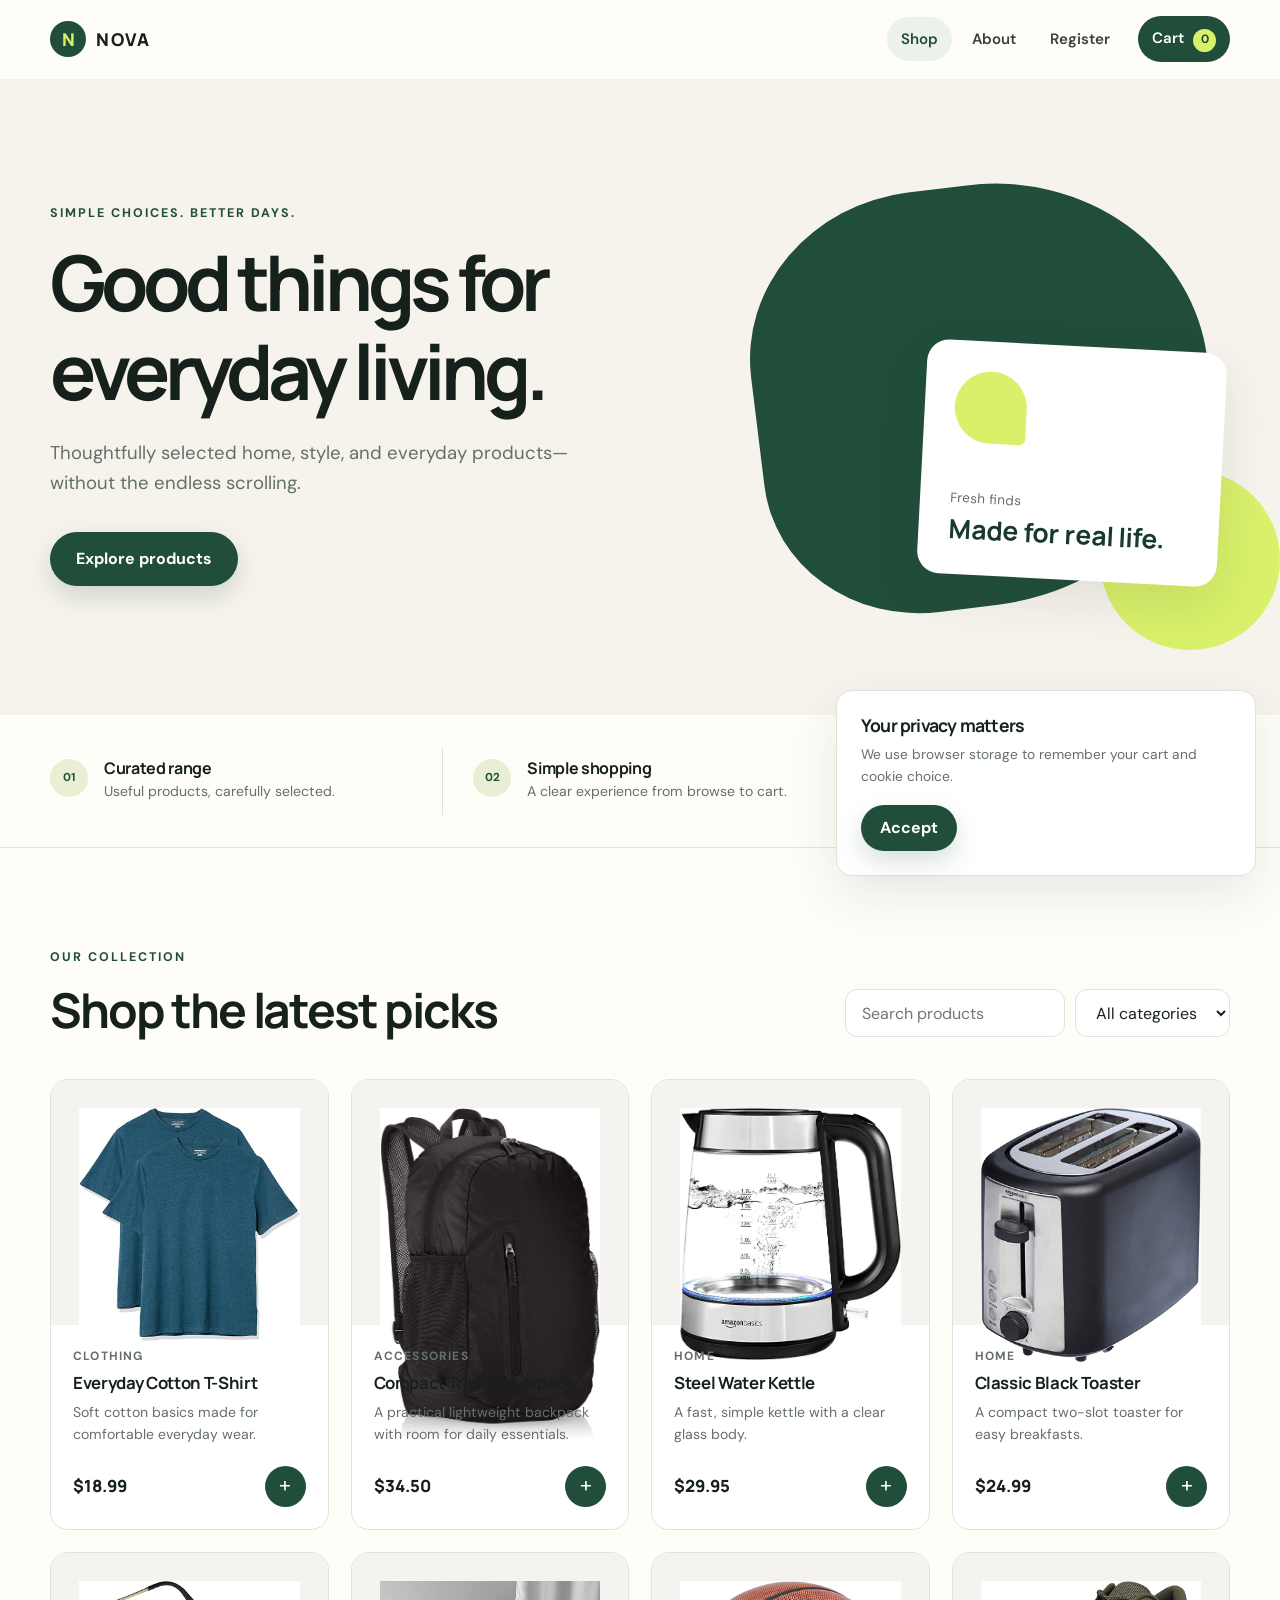
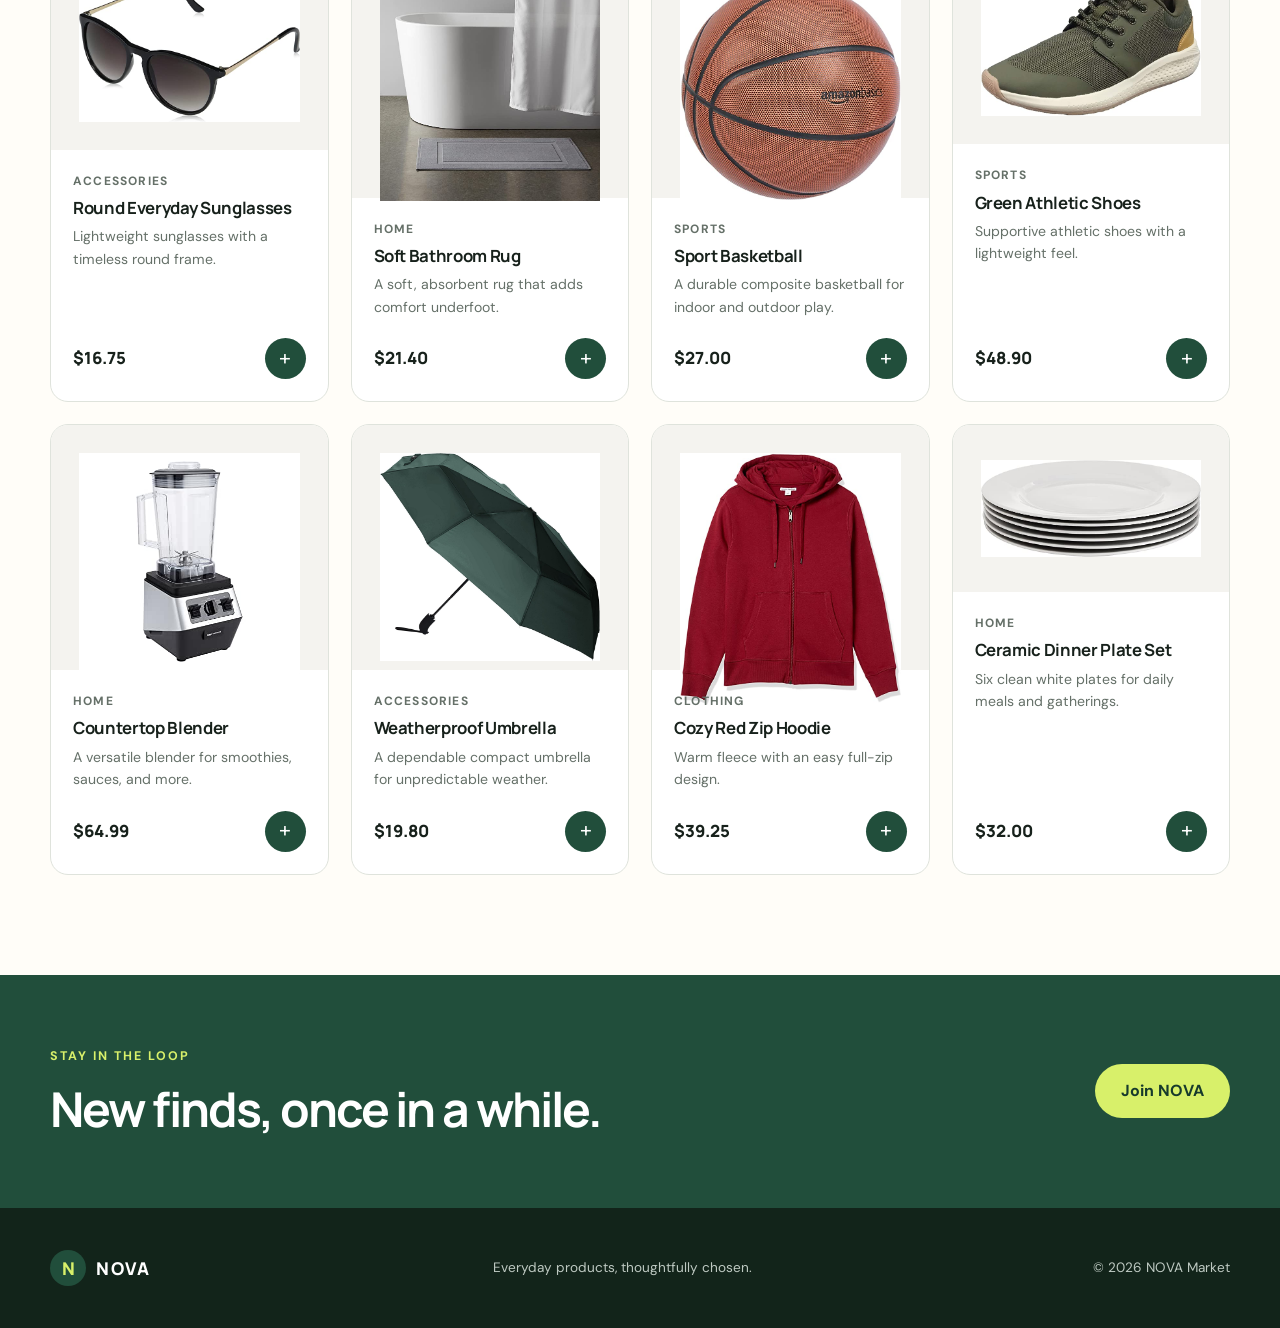
==== index.html @ d7801307 "99% of the page done" ====
<!DOCTYPE html>
<html lang="en">
  <head>
    <meta charset="UTF-8" />
    <meta name="viewport" content="width=device-width, initial-scale=1.0" />
    <meta
      name="description"
      content="NOVA Market offers useful everyday products in one simple online store."
    />
    <title>NOVA Market | Everyday products</title>
    <link rel="preconnect" href="https://fonts.googleapis.com" />
    <link rel="preconnect" href="https://fonts.gstatic.com" crossorigin />
    <link
      href="https://fonts.googleapis.com/css2?family=DM+Sans:wght@400;500;600;700&family=Manrope:wght@700;800&display=swap"
      rel="stylesheet"
    />
    <link rel="stylesheet" href="styles/style.css" />
  </head>
  <body>
    <header class="site-header" data-header>
      <div class="container header-inner">
        <a class="logo" href="index.html" aria-label="NOVA Market home">
          <span class="logo-mark">N</span>
          <span>NOVA</span>
        </a>

        <button
          class="menu-button"
          type="button"
          aria-label="Open navigation"
          aria-expanded="false"
          aria-controls="main-navigation"
          data-menu-button
        >
          <span></span><span></span><span></span>
        </button>

        <nav class="main-nav" id="main-navigation" aria-label="Main navigation" data-navigation>
          <a class="active" href="index.html">Shop</a>
          <a href="about.html">About</a>
          <a href="register.html">Register</a>
          <a class="cart-link" href="cart.html">
            Cart <span class="cart-count" data-cart-count>0</span>
          </a>
        </nav>
      </div>
    </header>

    <main>
      <section class="hero">
        <div class="container hero-grid">
          <div class="hero-content">
            <p class="eyebrow">Simple choices. Better days.</p>
            <h1>Good things for everyday living.</h1>
            <p class="hero-text">
              Thoughtfully selected home, style, and everyday products—without the endless scrolling.
            </p>
            <a class="button button-primary" href="#products">Explore products</a>
          </div>
          <div class="hero-visual" aria-hidden="true">
            <div class="shape shape-one"></div>
            <div class="shape shape-two"></div>
            <div class="hero-card">
              <span>Fresh finds</span>
              <strong>Made for real life.</strong>
            </div>
          </div>
        </div>
      </section>

      <section class="benefits" aria-label="Store benefits">
        <div class="container benefits-grid">
          <article>
            <span class="benefit-icon">01</span>
            <div><h2>Curated range</h2><p>Useful products, carefully selected.</p></div>
          </article>
          <article>
            <span class="benefit-icon">02</span>
            <div><h2>Simple shopping</h2><p>A clear experience from browse to cart.</p></div>
          </article>
          <article>
            <span class="benefit-icon">03</span>
            <div><h2>Friendly support</h2><p>Helpful answers when you need them.</p></div>
          </article>
        </div>
      </section>

      <section class="products-section" id="products">
        <div class="container">
          <div class="section-heading">
            <div>
              <p class="eyebrow">Our collection</p>
              <h2>Shop the latest picks</h2>
            </div>
            <div class="catalogue-tools">
              <label class="search-field">
                <span class="sr-only">Search products</span>
                <input type="search" placeholder="Search products" data-search-input />
              </label>
              <label>
                <span class="sr-only">Filter by category</span>
                <select data-category-filter>
                  <option value="all">All categories</option>
                </select>
              </label>
            </div>
          </div>

          <p class="status-message" data-product-status>Loading products...</p>
          <div class="product-grid" data-product-grid></div>
        </div>
      </section>

      <section class="newsletter">
        <div class="container newsletter-inner">
          <div>
            <p class="eyebrow">Stay in the loop</p>
            <h2>New finds, once in a while.</h2>
          </div>
          <a class="button button-light" href="register.html">Join NOVA</a>
        </div>
      </section>
    </main>

    <footer class="site-footer">
      <div class="container footer-inner">
        <a class="logo logo-footer" href="index.html"><span class="logo-mark">N</span><span>NOVA</span></a>
        <p>Everyday products, thoughtfully chosen.</p>
        <p>&copy; <span data-current-year></span> NOVA Market</p>
      </div>
    </footer>

    <script src="scripts/shared.js"></script>
    <script src="scripts/store.js"></script>
  </body>
</html>
---- styles/style.css ----
:root {
  --ink: #17211b;
  --muted: #657068;
  --cream: #f6f3ec;
  --paper: #fffdf8;
  --green: #214e3b;
  --green-dark: #173a2c;
  --lime: #d8f06a;
  --line: #dfe3dc;
  --error: #b42318;
  --success: #167445;
  --shadow: 0 18px 50px rgba(25, 47, 35, 0.1);
}

* {
  box-sizing: border-box;
}

html {
  scroll-behavior: smooth;
}

body {
  margin: 0;
  color: var(--ink);
  background: var(--paper);
  font-family: "DM Sans", Arial, sans-serif;
  line-height: 1.6;
}

body.menu-open {
  overflow: hidden;
}

button,
input,
select {
  font: inherit;
}

button,
a {
  -webkit-tap-highlight-color: transparent;
}

img {
  display: block;
  max-width: 100%;
}

a {
  color: inherit;
}

h1,
h2,
h3,
p {
  margin-top: 0;
}

h1,
h2,
h3 {
  font-family: "Manrope", Arial, sans-serif;
  line-height: 1.15;
}

h1 {
  margin-bottom: 24px;
  font-size: clamp(2.6rem, 6vw, 5.7rem);
  letter-spacing: -0.065em;
}

h2 {
  margin-bottom: 16px;
  font-size: clamp(1.8rem, 4vw, 3rem);
  letter-spacing: -0.045em;
}

.container {
  width: min(1180px, calc(100% - 48px));
  margin-inline: auto;
}

.narrow-container {
  width: min(860px, calc(100% - 48px));
}

.sr-only {
  position: absolute;
  width: 1px;
  height: 1px;
  padding: 0;
  overflow: hidden;
  clip: rect(0, 0, 0, 0);
  white-space: nowrap;
  border: 0;
}

.eyebrow {
  margin-bottom: 14px;
  color: var(--green);
  font-size: 0.78rem;
  font-weight: 700;
  letter-spacing: 0.16em;
  text-transform: uppercase;
}

.button {
  display: inline-flex;
  min-height: 50px;
  padding: 13px 25px;
  align-items: center;
  justify-content: center;
  border: 1px solid transparent;
  border-radius: 100px;
  cursor: pointer;
  font-weight: 700;
  text-decoration: none;
  transition: color 180ms ease, background 180ms ease, transform 180ms ease,
    box-shadow 180ms ease;
}

.button:hover {
  transform: translateY(-2px);
}

.button-primary {
  color: white;
  background: var(--green);
  box-shadow: 0 10px 24px rgba(33, 78, 59, 0.18);
}

.button-primary:hover {
  background: var(--green-dark);
  box-shadow: 0 14px 28px rgba(33, 78, 59, 0.26);
}

.button-light {
  color: var(--green-dark);
  background: var(--lime);
}

.button-light:hover {
  background: white;
}

/* Header and navigation */
.site-header {
  position: sticky;
  z-index: 50;
  top: 0;
  background: rgba(255, 253, 248, 0.94);
  border-bottom: 1px solid transparent;
  backdrop-filter: blur(12px);
  transition: box-shadow 180ms ease, border-color 180ms ease;
}

.site-header.scrolled {
  border-color: var(--line);
  box-shadow: 0 8px 25px rgba(23, 33, 27, 0.07);
}

.header-inner {
  display: flex;
  min-height: 78px;
  align-items: center;
  justify-content: space-between;
}

.logo {
  display: inline-flex;
  align-items: center;
  gap: 10px;
  font-family: "Manrope", Arial, sans-serif;
  font-size: 1.1rem;
  font-weight: 800;
  letter-spacing: 0.12em;
  text-decoration: none;
}

.logo-mark {
  display: grid;
  width: 36px;
  height: 36px;
  place-items: center;
  color: var(--lime);
  background: var(--green);
  border-radius: 50%;
  letter-spacing: 0;
}

.main-nav {
  display: flex;
  align-items: center;
  gap: 6px;
}

.main-nav a {
  padding: 10px 14px;
  border-radius: 100px;
  color: #344239;
  font-size: 0.94rem;
  font-weight: 600;
  text-decoration: none;
  transition: color 180ms ease, background 180ms ease;
}

.main-nav a:hover,
.main-nav a.active {
  color: var(--green);
  background: #edf1eb;
}

.main-nav .cart-link {
  margin-left: 8px;
  color: white;
  background: var(--green);
}

.main-nav .cart-link:hover,
.main-nav .cart-link.active {
  color: var(--green-dark);
  background: var(--lime);
}

.cart-count {
  display: inline-grid;
  min-width: 23px;
  height: 23px;
  margin-left: 5px;
  padding-inline: 5px;
  place-items: center;
  color: var(--green-dark);
  background: var(--lime);
  border-radius: 50px;
  font-size: 0.75rem;
}

.cart-link:hover .cart-count,
.cart-link.active .cart-count {
  color: white;
  background: var(--green);
}

.menu-button {
  display: none;
  width: 44px;
  height: 44px;
  padding: 10px;
  border: 0;
  background: transparent;
  cursor: pointer;
}

.menu-button span {
  display: block;
  width: 24px;
  height: 2px;
  margin: 5px 0;
  background: var(--ink);
  border-radius: 2px;
  transition: transform 180ms ease, opacity 180ms ease;
}

.menu-button.open span:first-child {
  transform: translateY(7px) rotate(45deg);
}

.menu-button.open span:nth-child(2) {
  opacity: 0;
}

.menu-button.open span:last-child {
  transform: translateY(-7px) rotate(-45deg);
}

/* Home page */
.hero {
  overflow: hidden;
  padding: 86px 0 90px;
  background: var(--cream);
}

.hero-grid {
  display: grid;
  grid-template-columns: 1.08fr 0.92fr;
  align-items: center;
  gap: 60px;
}

.hero-content h1 {
  max-width: 700px;
}

.hero-text {
  max-width: 570px;
  margin-bottom: 34px;
  color: var(--muted);
  font-size: 1.16rem;
}

.hero-visual {
  position: relative;
  min-height: 460px;
}

.shape {
  position: absolute;
  border-radius: 45% 55% 60% 40%;
}

.shape-one {
  inset: 20px 20px 20px 40px;
  background: var(--green);
  transform: rotate(-7deg);
}

.shape-two {
  width: 180px;
  height: 180px;
  right: -50px;
  bottom: -25px;
  background: var(--lime);
  border-radius: 50%;
}

.hero-card {
  position: absolute;
  right: 8px;
  bottom: 45px;
  width: min(300px, 80%);
  padding: 30px;
  color: var(--green-dark);
  background: white;
  border-radius: 22px;
  box-shadow: var(--shadow);
  transform: rotate(3deg);
}

.hero-card::before {
  display: block;
  width: 72px;
  height: 72px;
  margin-bottom: 45px;
  background: var(--lime);
  border-radius: 50% 50% 8% 50%;
  content: "";
}

.hero-card span,
.hero-card strong {
  display: block;
}

.hero-card span {
  margin-bottom: 4px;
  color: var(--muted);
  font-size: 0.85rem;
}

.hero-card strong {
  font-family: "Manrope", Arial, sans-serif;
  font-size: 1.65rem;
  line-height: 1.2;
}

.benefits {
  padding: 32px 0;
  border-bottom: 1px solid var(--line);
}

.benefits-grid {
  display: grid;
  grid-template-columns: repeat(3, 1fr);
}

.benefits article {
  display: flex;
  padding: 12px 30px;
  align-items: flex-start;
  gap: 16px;
  border-right: 1px solid var(--line);
}

.benefits article:first-child {
  padding-left: 0;
}

.benefits article:last-child {
  border-right: 0;
}

.benefit-icon {
  display: grid;
  flex: 0 0 38px;
  height: 38px;
  place-items: center;
  color: var(--green);
  background: #e8efd4;
  border-radius: 50%;
  font-size: 0.72rem;
  font-weight: 700;
}

.benefits h2 {
  margin: 0 0 3px;
  font-size: 1rem;
  letter-spacing: -0.02em;
}

.benefits p {
  margin: 0;
  color: var(--muted);
  font-size: 0.88rem;
}

.products-section,
.story-section,
.values-section,
.cart-section {
  padding: 100px 0;
}

.section-heading {
  display: flex;
  margin-bottom: 42px;
  align-items: flex-end;
  justify-content: space-between;
  gap: 30px;
}

.section-heading h2 {
  margin-bottom: 0;
}

.catalogue-tools {
  display: flex;
  gap: 10px;
}

.catalogue-tools input,
.catalogue-tools select {
  height: 48px;
  padding: 0 16px;
  color: var(--ink);
  background: white;
  border: 1px solid var(--line);
  border-radius: 12px;
  outline: none;
  transition: border-color 180ms ease, box-shadow 180ms ease;
}

.catalogue-tools input {
  width: 220px;
}

.catalogue-tools input:focus,
.catalogue-tools select:focus {
  border-color: var(--green);
  box-shadow: 0 0 0 3px rgba(33, 78, 59, 0.12);
}

.status-message {
  color: var(--muted);
  text-align: center;
}

.product-grid {
  display: grid;
  grid-template-columns: repeat(4, 1fr);
  gap: 22px;
}

.product-card {
  display: flex;
  min-width: 0;
  overflow: hidden;
  flex-direction: column;
  background: white;
  border: 1px solid var(--line);
  border-radius: 18px;
  transition: transform 200ms ease, box-shadow 200ms ease;
}

.product-card:hover {
  box-shadow: var(--shadow);
  transform: translateY(-5px);
}

.product-image-wrap {
  display: grid;
  height: 245px;
  padding: 28px;
  place-items: center;
  background: #f4f3ef;
}

.product-image-wrap img {
  width: 100%;
  height: 100%;
  object-fit: contain;
  transition: transform 250ms ease;
}

.product-card:hover img {
  transform: scale(1.04);
}

.product-info {
  display: flex;
  height: 100%;
  padding: 22px;
  flex-direction: column;
}

.product-category {
  margin-bottom: 7px;
  color: var(--muted);
  font-size: 0.75rem;
  font-weight: 700;
  letter-spacing: 0.1em;
  text-transform: uppercase;
}

.product-info h3 {
  margin-bottom: 8px;
  font-size: 1.05rem;
  letter-spacing: -0.02em;
}

.product-description {
  margin-bottom: 20px;
  color: var(--muted);
  font-size: 0.88rem;
}

.product-bottom {
  display: flex;
  margin-top: auto;
  align-items: center;
  justify-content: space-between;
  gap: 10px;
}

.product-price {
  font-family: "Manrope", Arial, sans-serif;
  font-size: 1.05rem;
  font-weight: 800;
}

.add-button {
  width: 41px;
  height: 41px;
  border: 0;
  border-radius: 50%;
  color: white;
  background: var(--green);
  cursor: pointer;
  font-size: 1.35rem;
  line-height: 1;
  transition: color 180ms ease, background 180ms ease, transform 180ms ease;
}

.add-button:hover {
  color: var(--green-dark);
  background: var(--lime);
  transform: rotate(90deg);
}

.add-button.added {
  color: var(--green-dark);
  background: var(--lime);
  transform: none;
}

.empty-results,
.empty-cart {
  grid-column: 1 / -1;
  padding: 70px 24px;
  color: var(--muted);
  background: var(--cream);
  border-radius: 18px;
  text-align: center;
}

.empty-cart h2 {
  color: var(--ink);
  font-size: 1.6rem;
}

.newsletter,
.contact-strip {
  padding: 72px 0;
  color: white;
  background: var(--green);
}

.newsletter .eyebrow,
.contact-strip .eyebrow {
  color: var(--lime);
}

.newsletter h2,
.contact-strip h2 {
  margin-bottom: 0;
}

.newsletter-inner,
.contact-inner {
  display: flex;
  align-items: center;
  justify-content: space-between;
  gap: 30px;
}

/* Inner pages */
.page-main {
  min-height: 65vh;
}

.page-hero {
  padding: 105px 0;
  background: var(--cream);
  text-align: center;
}

.page-hero h1 {
  max-width: 900px;
  margin-inline: auto;
}

.page-hero > .container > p:last-child {
  max-width: 680px;
  margin: 0 auto;
  color: var(--muted);
  font-size: 1.08rem;
}

.small-hero {
  padding: 65px 0;
  text-align: left;
}

.small-hero h1 {
  margin: 0 0 10px;
  font-size: clamp(2.4rem, 5vw, 4.2rem);
}

.small-hero > .container > p:last-child {
  margin: 0;
}

.story-grid {
  display: grid;
  grid-template-columns: 0.8fr 1.2fr;
  align-items: center;
  gap: 80px;
}

.story-visual {
  display: grid;
  min-height: 440px;
  place-items: center;
  background: var(--green);
  border-radius: 45% 45% 12% 45%;
}

.story-visual span {
  color: var(--lime);
  font-family: "Manrope", Arial, sans-serif;
  font-size: 9rem;
  font-weight: 800;
}

.story-content p:not(.eyebrow) {
  color: var(--muted);
}

.values-section {
  background: var(--cream);
}

.values-grid {
  display: grid;
  grid-template-columns: repeat(3, 1fr);
  gap: 22px;
}

.values-grid article {
  padding: 35px;
  background: white;
  border-radius: 18px;
}

.values-grid article > span {
  display: grid;
  width: 42px;
  height: 42px;
  margin-bottom: 40px;
  place-items: center;
  color: var(--green);
  background: #e8efd4;
  border-radius: 50%;
  font-size: 0.75rem;
  font-weight: 700;
}

.values-grid h3 {
  margin-bottom: 10px;
  font-size: 1.25rem;
}

.values-grid p {
  margin-bottom: 0;
  color: var(--muted);
}

/* Registration form */
.form-section {
  padding: 85px 0 100px;
  background: var(--cream);
}

.form-layout {
  display: grid;
  grid-template-columns: 0.85fr 1.15fr;
  align-items: start;
  gap: 80px;
}

.form-intro {
  position: sticky;
  top: 120px;
  padding-top: 40px;
}

.form-intro h1 {
  font-size: clamp(2.7rem, 5vw, 4.8rem);
}

.form-intro > p:not(.eyebrow),
.form-intro li {
  color: var(--muted);
}

.form-intro ul {
  margin: 35px 0 0;
  padding: 0;
  list-style: none;
}

.form-intro li {
  padding: 10px 0;
}

.form-intro li::before {
  margin-right: 10px;
  color: var(--green);
  content: "✓";
  font-weight: 700;
}

.register-form {
  padding: 42px;
  background: white;
  border-radius: 22px;
  box-shadow: var(--shadow);
}

.register-form h2 {
  margin-bottom: 5px;
  font-size: 1.8rem;
}

.form-note,
.field-help {
  color: var(--muted);
}

.form-note {
  margin-bottom: 30px;
}

.form-field {
  margin-bottom: 20px;
}

.form-field label {
  display: block;
  margin-bottom: 7px;
  font-size: 0.9rem;
  font-weight: 700;
}

.form-field input {
  width: 100%;
  height: 50px;
  padding: 0 15px;
  border: 1px solid #cfd5d0;
  border-radius: 10px;
  outline: none;
  transition: border-color 180ms ease, box-shadow 180ms ease;
}

.form-field input:focus {
  border-color: var(--green);
  box-shadow: 0 0 0 3px rgba(33, 78, 59, 0.12);
}

.form-field input.invalid {
  border-color: var(--error);
}

.password-input {
  position: relative;
}

.password-input input {
  padding-right: 70px;
}

.password-input button {
  position: absolute;
  top: 50%;
  right: 10px;
  padding: 6px;
  color: var(--green);
  background: transparent;
  border: 0;
  cursor: pointer;
  font-size: 0.82rem;
  font-weight: 700;
  transform: translateY(-50%);
}

.field-help,
.field-error {
  display: block;
  margin-top: 6px;
  font-size: 0.78rem;
}

.field-error {
  min-height: 1em;
  color: var(--error);
}

.checkbox-field {
  display: flex;
  align-items: flex-start;
  gap: 10px;
  cursor: pointer;
  font-size: 0.9rem;
}

.checkbox-field input {
  width: 17px;
  height: 17px;
  margin-top: 3px;
  accent-color: var(--green);
}

.terms-error {
  margin-bottom: 15px;
}

.form-submit {
  width: 100%;
}

.form-success {
  margin: 16px 0 0;
  color: var(--success);
  font-weight: 700;
  text-align: center;
}

/* Cart */
.cart-layout {
  display: grid;
  grid-template-columns: 1.45fr 0.55fr;
  align-items: start;
  gap: 40px;
}

.cart-items {
  display: grid;
  gap: 15px;
}

.cart-item {
  display: grid;
  grid-template-columns: 115px 1fr auto;
  padding: 18px;
  align-items: center;
  gap: 22px;
  border: 1px solid var(--line);
  border-radius: 16px;
}

.cart-item-image {
  display: grid;
  height: 105px;
  padding: 12px;
  place-items: center;
  background: #f4f3ef;
  border-radius: 11px;
}

.cart-item-image img {
  width: 100%;
  height: 100%;
  object-fit: contain;
}

.cart-item h2 {
  margin-bottom: 5px;
  font-size: 1.05rem;
}

.cart-item-category {
  margin-bottom: 12px;
  color: var(--muted);
  font-size: 0.82rem;
}

.quantity-controls {
  display: flex;
  align-items: center;
  gap: 8px;
}

.quantity-controls button,
.remove-button {
  border: 0;
  cursor: pointer;
}

.quantity-controls button {
  width: 29px;
  height: 29px;
  background: var(--cream);
  border-radius: 50%;
}

.remove-button {
  padding: 0;
  color: var(--error);
  background: transparent;
  font-size: 0.78rem;
}

.cart-item-price {
  font-family: "Manrope", Arial, sans-serif;
  font-weight: 800;
}

.cart-summary {
  position: sticky;
  top: 105px;
  padding: 28px;
  background: var(--cream);
  border-radius: 18px;
}

.cart-summary h2 {
  margin-bottom: 24px;
  font-size: 1.35rem;
}

.cart-summary > div {
  display: flex;
  padding: 10px 0;
  justify-content: space-between;
  color: var(--muted);
}

.cart-summary .summary-total {
  margin-top: 12px;
  padding-top: 20px;
  color: var(--ink);
  border-top: 1px solid #cfd5d0;
  font-size: 1.1rem;
}

.checkout-button {
  width: 100%;
  margin-top: 20px;
}

.checkout-button:disabled {
  cursor: not-allowed;
  opacity: 0.5;
  transform: none;
}

.checkout-note {
  margin: 14px 0 0;
  color: var(--muted);
  font-size: 0.77rem;
  text-align: center;
}

/* Cookie banner, toast and back-to-top */
.cookie-banner {
  position: fixed;
  z-index: 80;
  right: 24px;
  bottom: 24px;
  width: min(420px, calc(100% - 48px));
  padding: 24px;
  background: white;
  border: 1px solid var(--line);
  border-radius: 16px;
  box-shadow: var(--shadow);
}

.cookie-banner h2 {
  margin-bottom: 8px;
  font-size: 1.1rem;
}

.cookie-banner p {
  margin-bottom: 18px;
  color: var(--muted);
  font-size: 0.86rem;
}

.cookie-banner .button {
  min-height: 42px;
  padding: 9px 18px;
}

.toast {
  position: fixed;
  z-index: 90;
  left: 50%;
  bottom: 25px;
  padding: 12px 20px;
  color: white;
  background: var(--green-dark);
  border-radius: 50px;
  box-shadow: var(--shadow);
  font-size: 0.88rem;
  opacity: 0;
  pointer-events: none;
  transform: translate(-50%, 20px);
  transition: opacity 180ms ease, transform 180ms ease;
}

.toast.show {
  opacity: 1;
  transform: translate(-50%, 0);
}

.back-to-top {
  position: fixed;
  z-index: 45;
  right: 25px;
  bottom: 25px;
  display: grid;
  width: 45px;
  height: 45px;
  place-items: center;
  color: white;
  background: var(--green);
  border: 0;
  border-radius: 50%;
  box-shadow: var(--shadow);
  cursor: pointer;
  opacity: 0;
  pointer-events: none;
  transform: translateY(10px);
  transition: opacity 180ms ease, transform 180ms ease, background 180ms ease;
}

.back-to-top.visible {
  opacity: 1;
  pointer-events: auto;
  transform: translateY(0);
}

.back-to-top:hover {
  color: var(--green-dark);
  background: var(--lime);
}

/* Footer */
.site-footer {
  padding: 42px 0;
  color: #bec9c2;
  background: #12241a;
}

.footer-inner {
  display: flex;
  align-items: center;
  justify-content: space-between;
  gap: 25px;
}

.footer-inner p {
  margin: 0;
  font-size: 0.85rem;
}

.logo-footer {
  color: white;
}

/* Tablet: required 1024px breakpoint */
@media (max-width: 1024px) {
  .hero-grid {
    gap: 35px;
  }

  .hero-visual {
    min-height: 390px;
  }

  .product-grid {
    grid-template-columns: repeat(3, 1fr);
  }

  .form-layout,
  .story-grid {
    gap: 50px;
  }

  .cart-layout {
    grid-template-columns: 1.25fr 0.75fr;
    gap: 25px;
  }
}

/* Small tablet and mobile navigation: required 768px breakpoint */
@media (max-width: 768px) {
  .container,
  .narrow-container {
    width: min(100% - 36px, 650px);
  }

  .menu-button {
    display: block;
  }

  .main-nav {
    position: fixed;
    inset: 78px 0 auto;
    display: flex;
    padding: 24px 18px 32px;
    flex-direction: column;
    align-items: stretch;
    gap: 5px;
    background: var(--paper);
    border-bottom: 1px solid var(--line);
    box-shadow: 0 18px 35px rgba(23, 33, 27, 0.09);
    opacity: 0;
    pointer-events: none;
    transform: translateY(-15px);
    transition: opacity 180ms ease, transform 180ms ease;
  }

  .main-nav.open {
    opacity: 1;
    pointer-events: auto;
    transform: translateY(0);
  }

  .main-nav a {
    padding: 13px 18px;
    text-align: center;
  }

  .main-nav .cart-link {
    margin: 5px 0 0;
  }

  .hero {
    padding: 65px 0;
  }

  .hero-grid,
  .story-grid,
  .form-layout,
  .cart-layout {
    grid-template-columns: 1fr;
  }

  .hero-visual {
    min-height: 360px;
  }

  .benefits-grid {
    grid-template-columns: 1fr;
  }

  .benefits article,
  .benefits article:first-child {
    padding: 18px 0;
    border-right: 0;
    border-bottom: 1px solid var(--line);
  }

  .benefits article:last-child {
    border-bottom: 0;
  }

  .products-section,
  .story-section,
  .values-section,
  .cart-section {
    padding: 75px 0;
  }

  .section-heading {
    align-items: flex-start;
    flex-direction: column;
  }

  .catalogue-tools {
    width: 100%;
  }

  .catalogue-tools label,
  .catalogue-tools input,
  .catalogue-tools select {
    width: 100%;
  }

  .product-grid,
  .values-grid {
    grid-template-columns: repeat(2, 1fr);
  }

  .newsletter-inner,
  .contact-inner {
    align-items: flex-start;
    flex-direction: column;
  }

  .page-hero {
    padding: 75px 0;
  }

  .story-visual {
    min-height: 340px;
  }

  .form-section {
    padding: 35px 0 75px;
  }

  .form-intro {
    position: static;
  }

  .cart-summary {
    position: static;
  }

  .footer-inner {
    flex-direction: column;
    text-align: center;
  }
}

/* Phone: required 480px breakpoint */
@media (max-width: 480px) {
  .container,
  .narrow-container {
    width: calc(100% - 28px);
  }

  .header-inner {
    min-height: 70px;
  }

  .main-nav {
    top: 70px;
  }

  h1 {
    font-size: 2.75rem;
  }

  h2 {
    font-size: 1.85rem;
  }

  .hero {
    padding: 50px 0;
  }

  .hero-visual {
    min-height: 310px;
  }

  .shape-one {
    inset: 15px 10px 15px 20px;
  }

  .hero-card {
    right: 0;
    bottom: 30px;
    padding: 24px;
  }

  .hero-card::before {
    width: 55px;
    height: 55px;
    margin-bottom: 30px;
  }

  .catalogue-tools {
    flex-direction: column;
  }

  .product-grid,
  .values-grid {
    grid-template-columns: 1fr;
  }

  .product-image-wrap {
    height: 270px;
  }

  .newsletter,
  .contact-strip {
    padding: 55px 0;
  }

  .page-hero {
    padding: 58px 0;
  }

  .story-grid {
    gap: 38px;
  }

  .story-visual {
    min-height: 285px;
  }

  .register-form {
    padding: 26px 20px;
  }

  .cart-item {
    grid-template-columns: 82px 1fr;
    padding: 13px;
    gap: 14px;
  }

  .cart-item-image {
    height: 90px;
  }

  .cart-item-price {
    grid-column: 2;
  }

  .cookie-banner {
    right: 14px;
    bottom: 14px;
    width: calc(100% - 28px);
  }

  .back-to-top {
    right: 16px;
    bottom: 16px;
  }
}

/* Small phone: required 320px breakpoint */
@media (max-width: 320px) {
  .container,
  .narrow-container {
    width: calc(100% - 20px);
  }

  .logo {
    font-size: 1rem;
  }

  .logo-mark {
    width: 32px;
    height: 32px;
  }

  h1 {
    font-size: 2.3rem;
  }

  .hero-content .button,
  .newsletter .button,
  .contact-strip .button {
    width: 100%;
  }

  .hero-visual {
    min-height: 270px;
  }

  .hero-card {
    width: 85%;
  }

  .hero-card strong {
    font-size: 1.35rem;
  }

  .product-info {
    padding: 18px;
  }

  .register-form {
    padding: 22px 14px;
  }

  .cart-item {
    grid-template-columns: 1fr;
  }

  .cart-item-image {
    height: 150px;
  }

  .cart-item-price {
    grid-column: 1;
  }

  .cart-summary {
    padding: 20px;
  }
}

@media (prefers-reduced-motion: reduce) {
  html {
    scroll-behavior: auto;
  }

  *,
  *::before,
  *::after {
    transition-duration: 0.01ms !important;
  }
}
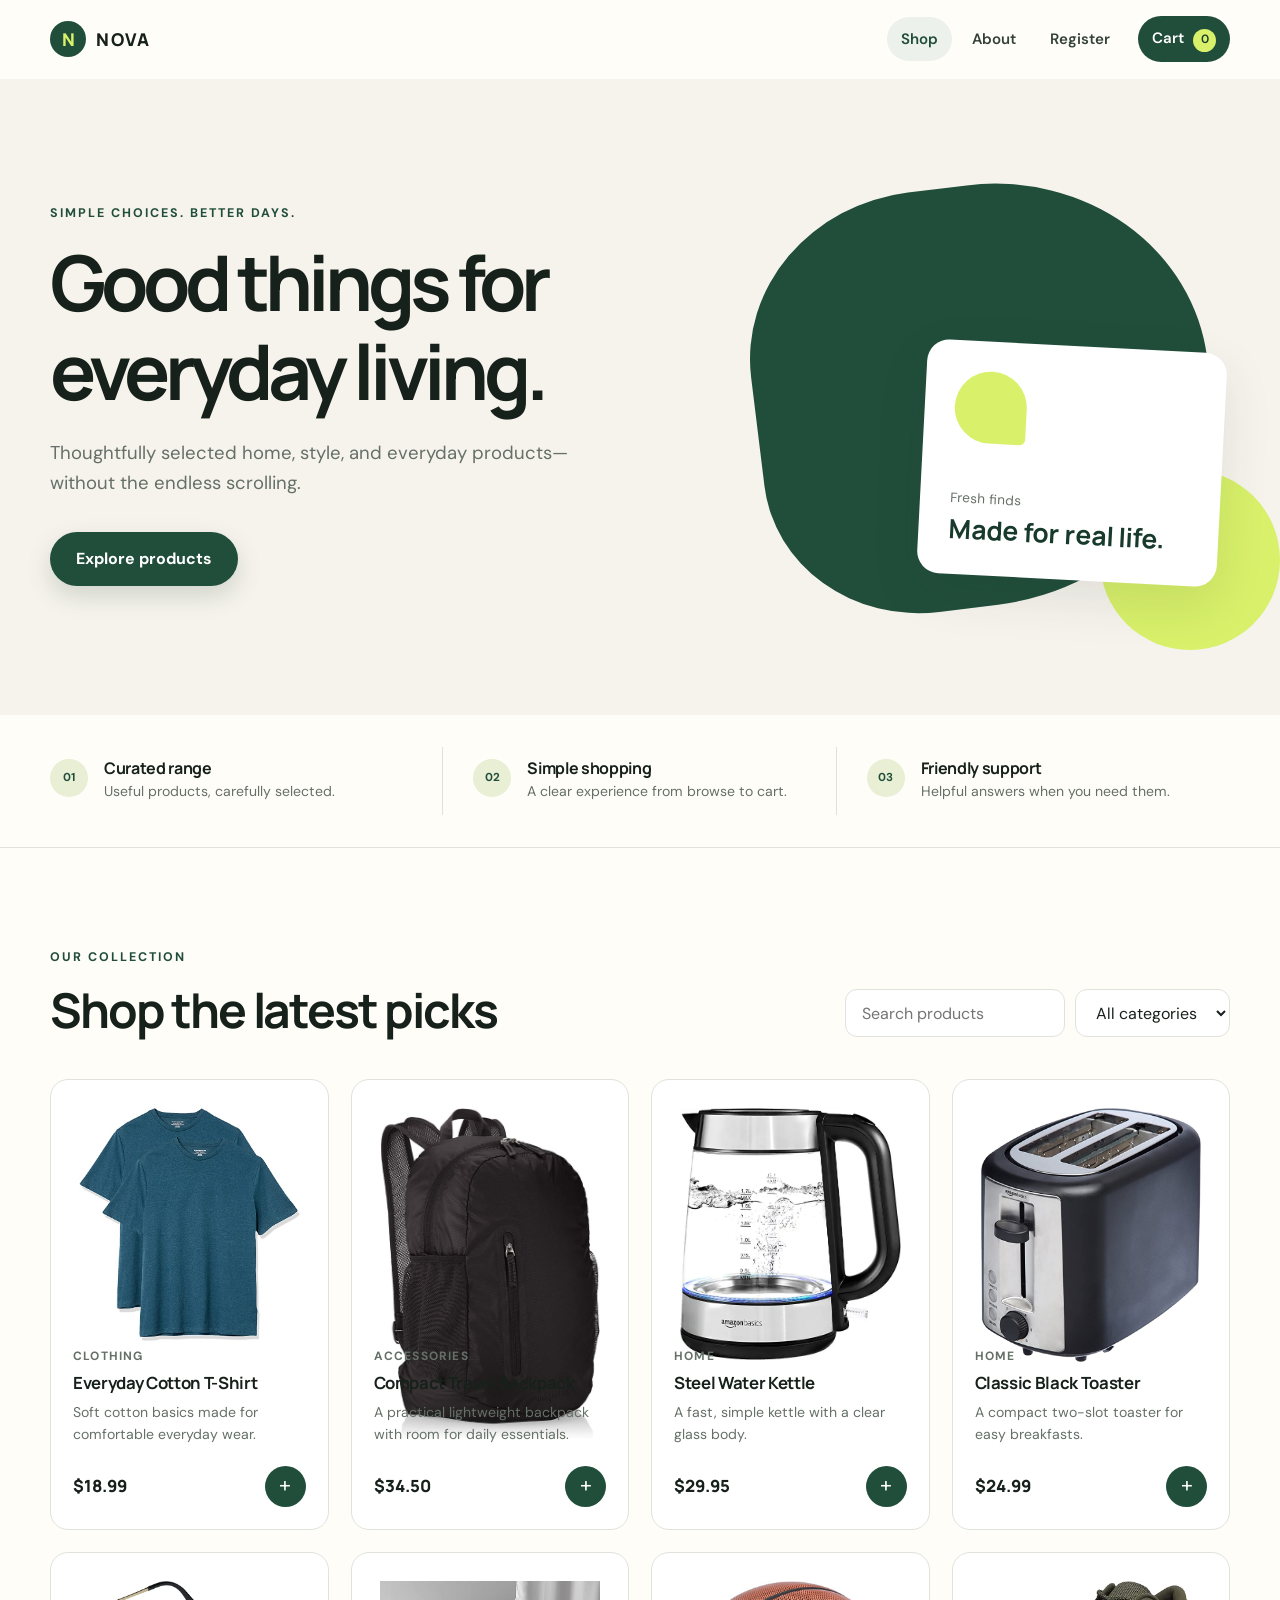
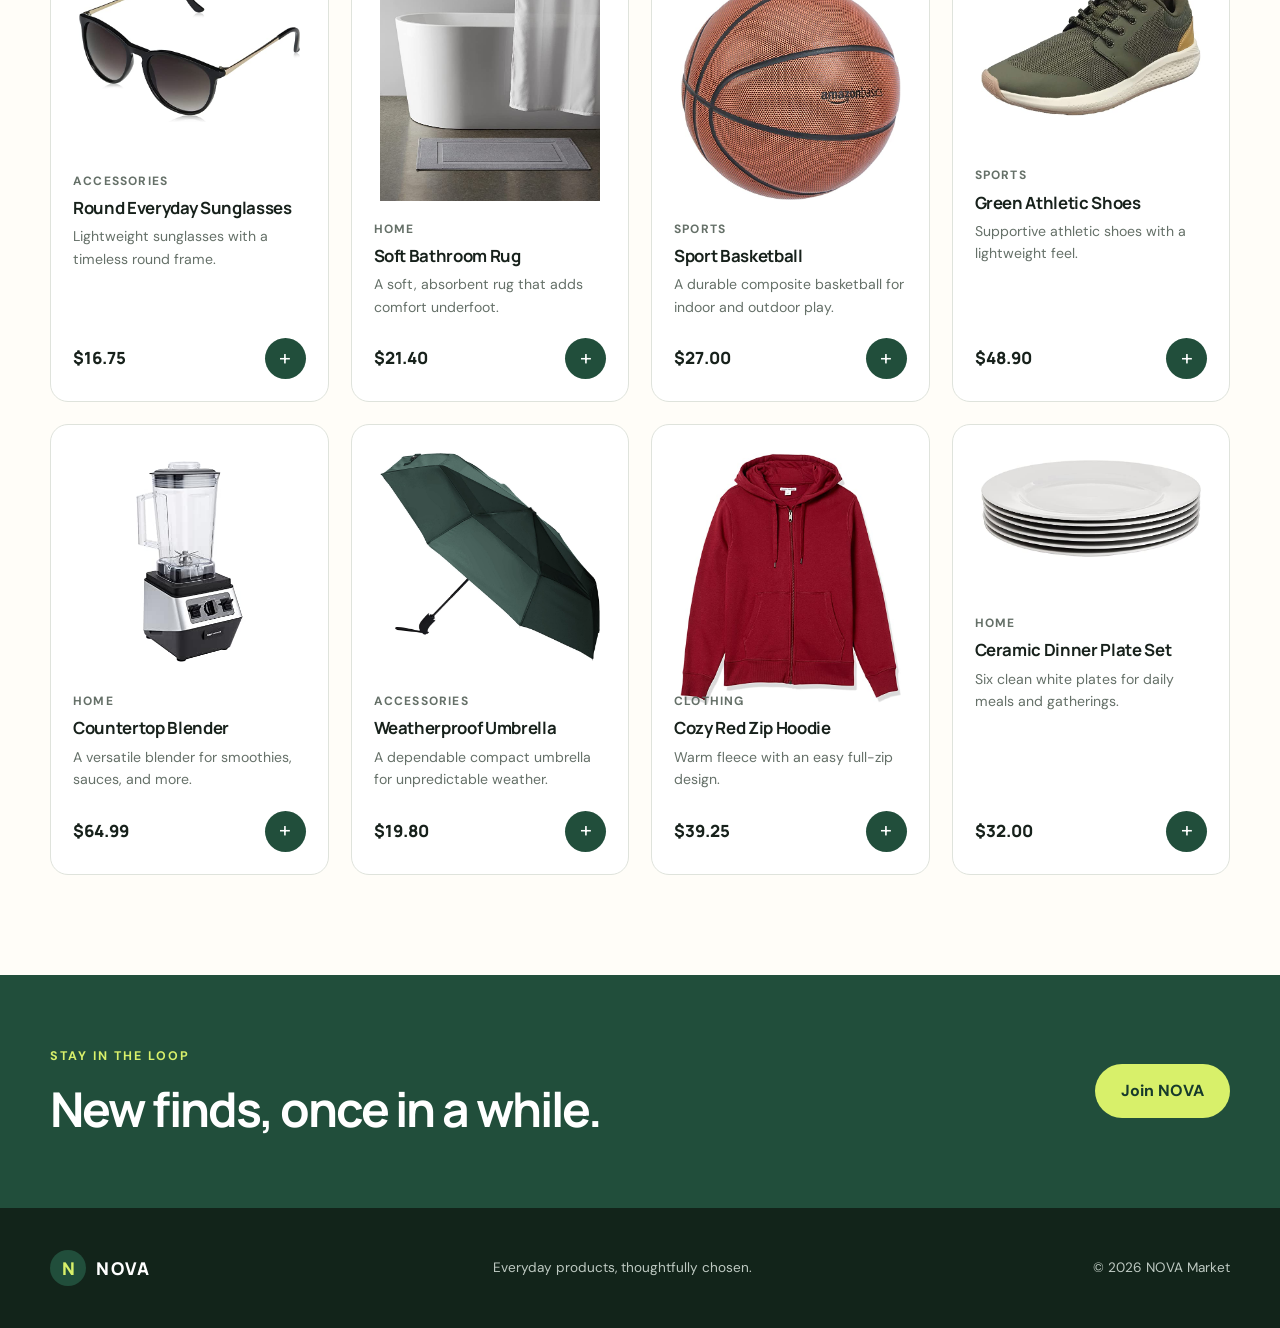
==== commit b494d697: "final clean ups" ====
--- a/index.html
+++ b/index.html
@@ -15,6 +15,10 @@
       rel="stylesheet"
     />
     <link rel="stylesheet" href="styles/style.css" />
+    <link rel="stylesheet" href="styles/navigation.css" />
+    <link rel="stylesheet" href="styles/shop.css" />
+    <link rel="stylesheet" href="styles/products.css" />
+    <link rel="stylesheet" href="styles/footer.css" />
   </head>
   <body>
     <header class="site-header" data-header>
@@ -94,11 +98,9 @@
             </div>
             <div class="catalogue-tools">
               <label class="search-field">
-                <span class="sr-only">Search products</span>
                 <input type="search" placeholder="Search products" data-search-input />
               </label>
               <label>
-                <span class="sr-only">Filter by category</span>
                 <select data-category-filter>
                   <option value="all">All categories</option>
                 </select>
--- a/styles/style.css
+++ b/styles/style.css
@@ -28,20 +28,12 @@
   line-height: 1.6;
 }
 
-body.menu-open {
-  overflow: hidden;
-}
-
 button,
 input,
 select {
   font: inherit;
 }
 
-button,
-a {
-  -webkit-tap-highlight-color: transparent;
-}
 
 img {
   display: block;
@@ -85,17 +77,6 @@
 
 .narrow-container {
   width: min(860px, calc(100% - 48px));
-}
-
-.sr-only {
-  position: absolute;
-  width: 1px;
-  height: 1px;
-  padding: 0;
-  overflow: hidden;
-  clip: rect(0, 0, 0, 0);
-  white-space: nowrap;
-  border: 0;
 }
 
 .eyebrow {
@@ -146,281 +127,26 @@
   background: white;
 }
 
-/* Header and navigation */
-.site-header {
-  position: sticky;
-  z-index: 50;
-  top: 0;
-  background: rgba(255, 253, 248, 0.94);
-  border-bottom: 1px solid transparent;
-  backdrop-filter: blur(12px);
-  transition: box-shadow 180ms ease, border-color 180ms ease;
-}
-
-.site-header.scrolled {
-  border-color: var(--line);
-  box-shadow: 0 8px 25px rgba(23, 33, 27, 0.07);
-}
-
-.header-inner {
-  display: flex;
-  min-height: 78px;
-  align-items: center;
-  justify-content: space-between;
-}
-
-.logo {
-  display: inline-flex;
-  align-items: center;
-  gap: 10px;
-  font-family: "Manrope", Arial, sans-serif;
-  font-size: 1.1rem;
-  font-weight: 800;
-  letter-spacing: 0.12em;
-  text-decoration: none;
-}
-
-.logo-mark {
-  display: grid;
-  width: 36px;
-  height: 36px;
-  place-items: center;
-  color: var(--lime);
-  background: var(--green);
-  border-radius: 50%;
-  letter-spacing: 0;
-}
-
-.main-nav {
-  display: flex;
-  align-items: center;
-  gap: 6px;
-}
-
-.main-nav a {
-  padding: 10px 14px;
-  border-radius: 100px;
-  color: #344239;
-  font-size: 0.94rem;
-  font-weight: 600;
-  text-decoration: none;
-  transition: color 180ms ease, background 180ms ease;
-}
-
-.main-nav a:hover,
-.main-nav a.active {
-  color: var(--green);
-  background: #edf1eb;
-}
-
-.main-nav .cart-link {
-  margin-left: 8px;
-  color: white;
-  background: var(--green);
-}
-
-.main-nav .cart-link:hover,
-.main-nav .cart-link.active {
-  color: var(--green-dark);
-  background: var(--lime);
-}
-
-.cart-count {
-  display: inline-grid;
-  min-width: 23px;
-  height: 23px;
-  margin-left: 5px;
-  padding-inline: 5px;
-  place-items: center;
-  color: var(--green-dark);
-  background: var(--lime);
-  border-radius: 50px;
-  font-size: 0.75rem;
-}
-
-.cart-link:hover .cart-count,
-.cart-link.active .cart-count {
-  color: white;
-  background: var(--green);
-}
-
-.menu-button {
-  display: none;
-  width: 44px;
-  height: 44px;
-  padding: 10px;
-  border: 0;
-  background: transparent;
-  cursor: pointer;
-}
-
-.menu-button span {
-  display: block;
-  width: 24px;
-  height: 2px;
-  margin: 5px 0;
-  background: var(--ink);
-  border-radius: 2px;
-  transition: transform 180ms ease, opacity 180ms ease;
-}
-
-.menu-button.open span:first-child {
-  transform: translateY(7px) rotate(45deg);
-}
-
-.menu-button.open span:nth-child(2) {
-  opacity: 0;
-}
-
-.menu-button.open span:last-child {
-  transform: translateY(-7px) rotate(-45deg);
-}
-
-/* Home page */
-.hero {
-  overflow: hidden;
-  padding: 86px 0 90px;
+.page-main {
+  min-height: 65vh;
+}
+
+.page-hero {
+  padding: 105px 0;
   background: var(--cream);
-}
-
-.hero-grid {
-  display: grid;
-  grid-template-columns: 1.08fr 0.92fr;
-  align-items: center;
-  gap: 60px;
-}
-
-.hero-content h1 {
-  max-width: 700px;
-}
-
-.hero-text {
-  max-width: 570px;
-  margin-bottom: 34px;
+  text-align: center;
+}
+
+.page-hero h1 {
+  max-width: 900px;
+  margin-inline: auto;
+}
+
+.page-hero > .container > p:last-child {
+  max-width: 680px;
+  margin: 0 auto;
   color: var(--muted);
-  font-size: 1.16rem;
-}
-
-.hero-visual {
-  position: relative;
-  min-height: 460px;
-}
-
-.shape {
-  position: absolute;
-  border-radius: 45% 55% 60% 40%;
-}
-
-.shape-one {
-  inset: 20px 20px 20px 40px;
-  background: var(--green);
-  transform: rotate(-7deg);
-}
-
-.shape-two {
-  width: 180px;
-  height: 180px;
-  right: -50px;
-  bottom: -25px;
-  background: var(--lime);
-  border-radius: 50%;
-}
-
-.hero-card {
-  position: absolute;
-  right: 8px;
-  bottom: 45px;
-  width: min(300px, 80%);
-  padding: 30px;
-  color: var(--green-dark);
-  background: white;
-  border-radius: 22px;
-  box-shadow: var(--shadow);
-  transform: rotate(3deg);
-}
-
-.hero-card::before {
-  display: block;
-  width: 72px;
-  height: 72px;
-  margin-bottom: 45px;
-  background: var(--lime);
-  border-radius: 50% 50% 8% 50%;
-  content: "";
-}
-
-.hero-card span,
-.hero-card strong {
-  display: block;
-}
-
-.hero-card span {
-  margin-bottom: 4px;
-  color: var(--muted);
-  font-size: 0.85rem;
-}
-
-.hero-card strong {
-  font-family: "Manrope", Arial, sans-serif;
-  font-size: 1.65rem;
-  line-height: 1.2;
-}
-
-.benefits {
-  padding: 32px 0;
-  border-bottom: 1px solid var(--line);
-}
-
-.benefits-grid {
-  display: grid;
-  grid-template-columns: repeat(3, 1fr);
-}
-
-.benefits article {
-  display: flex;
-  padding: 12px 30px;
-  align-items: flex-start;
-  gap: 16px;
-  border-right: 1px solid var(--line);
-}
-
-.benefits article:first-child {
-  padding-left: 0;
-}
-
-.benefits article:last-child {
-  border-right: 0;
-}
-
-.benefit-icon {
-  display: grid;
-  flex: 0 0 38px;
-  height: 38px;
-  place-items: center;
-  color: var(--green);
-  background: #e8efd4;
-  border-radius: 50%;
-  font-size: 0.72rem;
-  font-weight: 700;
-}
-
-.benefits h2 {
-  margin: 0 0 3px;
-  font-size: 1rem;
-  letter-spacing: -0.02em;
-}
-
-.benefits p {
-  margin: 0;
-  color: var(--muted);
-  font-size: 0.88rem;
-}
-
-.products-section,
-.story-section,
-.values-section,
-.cart-section {
-  padding: 100px 0;
+  font-size: 1.08rem;
 }
 
 .section-heading {
@@ -435,575 +161,6 @@
   margin-bottom: 0;
 }
 
-.catalogue-tools {
-  display: flex;
-  gap: 10px;
-}
-
-.catalogue-tools input,
-.catalogue-tools select {
-  height: 48px;
-  padding: 0 16px;
-  color: var(--ink);
-  background: white;
-  border: 1px solid var(--line);
-  border-radius: 12px;
-  outline: none;
-  transition: border-color 180ms ease, box-shadow 180ms ease;
-}
-
-.catalogue-tools input {
-  width: 220px;
-}
-
-.catalogue-tools input:focus,
-.catalogue-tools select:focus {
-  border-color: var(--green);
-  box-shadow: 0 0 0 3px rgba(33, 78, 59, 0.12);
-}
-
-.status-message {
-  color: var(--muted);
-  text-align: center;
-}
-
-.product-grid {
-  display: grid;
-  grid-template-columns: repeat(4, 1fr);
-  gap: 22px;
-}
-
-.product-card {
-  display: flex;
-  min-width: 0;
-  overflow: hidden;
-  flex-direction: column;
-  background: white;
-  border: 1px solid var(--line);
-  border-radius: 18px;
-  transition: transform 200ms ease, box-shadow 200ms ease;
-}
-
-.product-card:hover {
-  box-shadow: var(--shadow);
-  transform: translateY(-5px);
-}
-
-.product-image-wrap {
-  display: grid;
-  height: 245px;
-  padding: 28px;
-  place-items: center;
-  background: #f4f3ef;
-}
-
-.product-image-wrap img {
-  width: 100%;
-  height: 100%;
-  object-fit: contain;
-  transition: transform 250ms ease;
-}
-
-.product-card:hover img {
-  transform: scale(1.04);
-}
-
-.product-info {
-  display: flex;
-  height: 100%;
-  padding: 22px;
-  flex-direction: column;
-}
-
-.product-category {
-  margin-bottom: 7px;
-  color: var(--muted);
-  font-size: 0.75rem;
-  font-weight: 700;
-  letter-spacing: 0.1em;
-  text-transform: uppercase;
-}
-
-.product-info h3 {
-  margin-bottom: 8px;
-  font-size: 1.05rem;
-  letter-spacing: -0.02em;
-}
-
-.product-description {
-  margin-bottom: 20px;
-  color: var(--muted);
-  font-size: 0.88rem;
-}
-
-.product-bottom {
-  display: flex;
-  margin-top: auto;
-  align-items: center;
-  justify-content: space-between;
-  gap: 10px;
-}
-
-.product-price {
-  font-family: "Manrope", Arial, sans-serif;
-  font-size: 1.05rem;
-  font-weight: 800;
-}
-
-.add-button {
-  width: 41px;
-  height: 41px;
-  border: 0;
-  border-radius: 50%;
-  color: white;
-  background: var(--green);
-  cursor: pointer;
-  font-size: 1.35rem;
-  line-height: 1;
-  transition: color 180ms ease, background 180ms ease, transform 180ms ease;
-}
-
-.add-button:hover {
-  color: var(--green-dark);
-  background: var(--lime);
-  transform: rotate(90deg);
-}
-
-.add-button.added {
-  color: var(--green-dark);
-  background: var(--lime);
-  transform: none;
-}
-
-.empty-results,
-.empty-cart {
-  grid-column: 1 / -1;
-  padding: 70px 24px;
-  color: var(--muted);
-  background: var(--cream);
-  border-radius: 18px;
-  text-align: center;
-}
-
-.empty-cart h2 {
-  color: var(--ink);
-  font-size: 1.6rem;
-}
-
-.newsletter,
-.contact-strip {
-  padding: 72px 0;
-  color: white;
-  background: var(--green);
-}
-
-.newsletter .eyebrow,
-.contact-strip .eyebrow {
-  color: var(--lime);
-}
-
-.newsletter h2,
-.contact-strip h2 {
-  margin-bottom: 0;
-}
-
-.newsletter-inner,
-.contact-inner {
-  display: flex;
-  align-items: center;
-  justify-content: space-between;
-  gap: 30px;
-}
-
-/* Inner pages */
-.page-main {
-  min-height: 65vh;
-}
-
-.page-hero {
-  padding: 105px 0;
-  background: var(--cream);
-  text-align: center;
-}
-
-.page-hero h1 {
-  max-width: 900px;
-  margin-inline: auto;
-}
-
-.page-hero > .container > p:last-child {
-  max-width: 680px;
-  margin: 0 auto;
-  color: var(--muted);
-  font-size: 1.08rem;
-}
-
-.small-hero {
-  padding: 65px 0;
-  text-align: left;
-}
-
-.small-hero h1 {
-  margin: 0 0 10px;
-  font-size: clamp(2.4rem, 5vw, 4.2rem);
-}
-
-.small-hero > .container > p:last-child {
-  margin: 0;
-}
-
-.story-grid {
-  display: grid;
-  grid-template-columns: 0.8fr 1.2fr;
-  align-items: center;
-  gap: 80px;
-}
-
-.story-visual {
-  display: grid;
-  min-height: 440px;
-  place-items: center;
-  background: var(--green);
-  border-radius: 45% 45% 12% 45%;
-}
-
-.story-visual span {
-  color: var(--lime);
-  font-family: "Manrope", Arial, sans-serif;
-  font-size: 9rem;
-  font-weight: 800;
-}
-
-.story-content p:not(.eyebrow) {
-  color: var(--muted);
-}
-
-.values-section {
-  background: var(--cream);
-}
-
-.values-grid {
-  display: grid;
-  grid-template-columns: repeat(3, 1fr);
-  gap: 22px;
-}
-
-.values-grid article {
-  padding: 35px;
-  background: white;
-  border-radius: 18px;
-}
-
-.values-grid article > span {
-  display: grid;
-  width: 42px;
-  height: 42px;
-  margin-bottom: 40px;
-  place-items: center;
-  color: var(--green);
-  background: #e8efd4;
-  border-radius: 50%;
-  font-size: 0.75rem;
-  font-weight: 700;
-}
-
-.values-grid h3 {
-  margin-bottom: 10px;
-  font-size: 1.25rem;
-}
-
-.values-grid p {
-  margin-bottom: 0;
-  color: var(--muted);
-}
-
-/* Registration form */
-.form-section {
-  padding: 85px 0 100px;
-  background: var(--cream);
-}
-
-.form-layout {
-  display: grid;
-  grid-template-columns: 0.85fr 1.15fr;
-  align-items: start;
-  gap: 80px;
-}
-
-.form-intro {
-  position: sticky;
-  top: 120px;
-  padding-top: 40px;
-}
-
-.form-intro h1 {
-  font-size: clamp(2.7rem, 5vw, 4.8rem);
-}
-
-.form-intro > p:not(.eyebrow),
-.form-intro li {
-  color: var(--muted);
-}
-
-.form-intro ul {
-  margin: 35px 0 0;
-  padding: 0;
-  list-style: none;
-}
-
-.form-intro li {
-  padding: 10px 0;
-}
-
-.form-intro li::before {
-  margin-right: 10px;
-  color: var(--green);
-  content: "✓";
-  font-weight: 700;
-}
-
-.register-form {
-  padding: 42px;
-  background: white;
-  border-radius: 22px;
-  box-shadow: var(--shadow);
-}
-
-.register-form h2 {
-  margin-bottom: 5px;
-  font-size: 1.8rem;
-}
-
-.form-note,
-.field-help {
-  color: var(--muted);
-}
-
-.form-note {
-  margin-bottom: 30px;
-}
-
-.form-field {
-  margin-bottom: 20px;
-}
-
-.form-field label {
-  display: block;
-  margin-bottom: 7px;
-  font-size: 0.9rem;
-  font-weight: 700;
-}
-
-.form-field input {
-  width: 100%;
-  height: 50px;
-  padding: 0 15px;
-  border: 1px solid #cfd5d0;
-  border-radius: 10px;
-  outline: none;
-  transition: border-color 180ms ease, box-shadow 180ms ease;
-}
-
-.form-field input:focus {
-  border-color: var(--green);
-  box-shadow: 0 0 0 3px rgba(33, 78, 59, 0.12);
-}
-
-.form-field input.invalid {
-  border-color: var(--error);
-}
-
-.password-input {
-  position: relative;
-}
-
-.password-input input {
-  padding-right: 70px;
-}
-
-.password-input button {
-  position: absolute;
-  top: 50%;
-  right: 10px;
-  padding: 6px;
-  color: var(--green);
-  background: transparent;
-  border: 0;
-  cursor: pointer;
-  font-size: 0.82rem;
-  font-weight: 700;
-  transform: translateY(-50%);
-}
-
-.field-help,
-.field-error {
-  display: block;
-  margin-top: 6px;
-  font-size: 0.78rem;
-}
-
-.field-error {
-  min-height: 1em;
-  color: var(--error);
-}
-
-.checkbox-field {
-  display: flex;
-  align-items: flex-start;
-  gap: 10px;
-  cursor: pointer;
-  font-size: 0.9rem;
-}
-
-.checkbox-field input {
-  width: 17px;
-  height: 17px;
-  margin-top: 3px;
-  accent-color: var(--green);
-}
-
-.terms-error {
-  margin-bottom: 15px;
-}
-
-.form-submit {
-  width: 100%;
-}
-
-.form-success {
-  margin: 16px 0 0;
-  color: var(--success);
-  font-weight: 700;
-  text-align: center;
-}
-
-/* Cart */
-.cart-layout {
-  display: grid;
-  grid-template-columns: 1.45fr 0.55fr;
-  align-items: start;
-  gap: 40px;
-}
-
-.cart-items {
-  display: grid;
-  gap: 15px;
-}
-
-.cart-item {
-  display: grid;
-  grid-template-columns: 115px 1fr auto;
-  padding: 18px;
-  align-items: center;
-  gap: 22px;
-  border: 1px solid var(--line);
-  border-radius: 16px;
-}
-
-.cart-item-image {
-  display: grid;
-  height: 105px;
-  padding: 12px;
-  place-items: center;
-  background: #f4f3ef;
-  border-radius: 11px;
-}
-
-.cart-item-image img {
-  width: 100%;
-  height: 100%;
-  object-fit: contain;
-}
-
-.cart-item h2 {
-  margin-bottom: 5px;
-  font-size: 1.05rem;
-}
-
-.cart-item-category {
-  margin-bottom: 12px;
-  color: var(--muted);
-  font-size: 0.82rem;
-}
-
-.quantity-controls {
-  display: flex;
-  align-items: center;
-  gap: 8px;
-}
-
-.quantity-controls button,
-.remove-button {
-  border: 0;
-  cursor: pointer;
-}
-
-.quantity-controls button {
-  width: 29px;
-  height: 29px;
-  background: var(--cream);
-  border-radius: 50%;
-}
-
-.remove-button {
-  padding: 0;
-  color: var(--error);
-  background: transparent;
-  font-size: 0.78rem;
-}
-
-.cart-item-price {
-  font-family: "Manrope", Arial, sans-serif;
-  font-weight: 800;
-}
-
-.cart-summary {
-  position: sticky;
-  top: 105px;
-  padding: 28px;
-  background: var(--cream);
-  border-radius: 18px;
-}
-
-.cart-summary h2 {
-  margin-bottom: 24px;
-  font-size: 1.35rem;
-}
-
-.cart-summary > div {
-  display: flex;
-  padding: 10px 0;
-  justify-content: space-between;
-  color: var(--muted);
-}
-
-.cart-summary .summary-total {
-  margin-top: 12px;
-  padding-top: 20px;
-  color: var(--ink);
-  border-top: 1px solid #cfd5d0;
-  font-size: 1.1rem;
-}
-
-.checkout-button {
-  width: 100%;
-  margin-top: 20px;
-}
-
-.checkout-button:disabled {
-  cursor: not-allowed;
-  opacity: 0.5;
-  transform: none;
-}
-
-.checkout-note {
-  margin: 14px 0 0;
-  color: var(--muted);
-  font-size: 0.77rem;
-  text-align: center;
-}
-
-/* Cookie banner, toast and back-to-top */
 .cookie-banner {
   position: fixed;
   z-index: 80;
@@ -1087,201 +244,27 @@
   background: var(--lime);
 }
 
-/* Footer */
-.site-footer {
-  padding: 42px 0;
-  color: #bec9c2;
-  background: #12241a;
-}
-
-.footer-inner {
-  display: flex;
-  align-items: center;
-  justify-content: space-between;
-  gap: 25px;
-}
-
-.footer-inner p {
-  margin: 0;
-  font-size: 0.85rem;
-}
-
-.logo-footer {
-  color: white;
-}
-
-/* Tablet: required 1024px breakpoint */
-@media (max-width: 1024px) {
-  .hero-grid {
-    gap: 35px;
-  }
-
-  .hero-visual {
-    min-height: 390px;
-  }
-
-  .product-grid {
-    grid-template-columns: repeat(3, 1fr);
-  }
-
-  .form-layout,
-  .story-grid {
-    gap: 50px;
-  }
-
-  .cart-layout {
-    grid-template-columns: 1.25fr 0.75fr;
-    gap: 25px;
-  }
-}
-
-/* Small tablet and mobile navigation: required 768px breakpoint */
 @media (max-width: 768px) {
   .container,
   .narrow-container {
     width: min(100% - 36px, 650px);
   }
 
-  .menu-button {
-    display: block;
-  }
-
-  .main-nav {
-    position: fixed;
-    inset: 78px 0 auto;
-    display: flex;
-    padding: 24px 18px 32px;
-    flex-direction: column;
-    align-items: stretch;
-    gap: 5px;
-    background: var(--paper);
-    border-bottom: 1px solid var(--line);
-    box-shadow: 0 18px 35px rgba(23, 33, 27, 0.09);
-    opacity: 0;
-    pointer-events: none;
-    transform: translateY(-15px);
-    transition: opacity 180ms ease, transform 180ms ease;
-  }
-
-  .main-nav.open {
-    opacity: 1;
-    pointer-events: auto;
-    transform: translateY(0);
-  }
-
-  .main-nav a {
-    padding: 13px 18px;
-    text-align: center;
-  }
-
-  .main-nav .cart-link {
-    margin: 5px 0 0;
-  }
-
-  .hero {
-    padding: 65px 0;
-  }
-
-  .hero-grid,
-  .story-grid,
-  .form-layout,
-  .cart-layout {
-    grid-template-columns: 1fr;
-  }
-
-  .hero-visual {
-    min-height: 360px;
-  }
-
-  .benefits-grid {
-    grid-template-columns: 1fr;
-  }
-
-  .benefits article,
-  .benefits article:first-child {
-    padding: 18px 0;
-    border-right: 0;
-    border-bottom: 1px solid var(--line);
-  }
-
-  .benefits article:last-child {
-    border-bottom: 0;
-  }
-
-  .products-section,
-  .story-section,
-  .values-section,
-  .cart-section {
-    padding: 75px 0;
-  }
-
   .section-heading {
     align-items: flex-start;
     flex-direction: column;
   }
 
-  .catalogue-tools {
-    width: 100%;
-  }
-
-  .catalogue-tools label,
-  .catalogue-tools input,
-  .catalogue-tools select {
-    width: 100%;
-  }
-
-  .product-grid,
-  .values-grid {
-    grid-template-columns: repeat(2, 1fr);
-  }
-
-  .newsletter-inner,
-  .contact-inner {
-    align-items: flex-start;
-    flex-direction: column;
-  }
-
   .page-hero {
     padding: 75px 0;
   }
-
-  .story-visual {
-    min-height: 340px;
-  }
-
-  .form-section {
-    padding: 35px 0 75px;
-  }
-
-  .form-intro {
-    position: static;
-  }
-
-  .cart-summary {
-    position: static;
-  }
-
-  .footer-inner {
-    flex-direction: column;
-    text-align: center;
-  }
-}
-
-/* Phone: required 480px breakpoint */
+}
+
 @media (max-width: 480px) {
   .container,
   .narrow-container {
     width: calc(100% - 28px);
-  }
-
-  .header-inner {
-    min-height: 70px;
-  }
-
-  .main-nav {
-    top: 70px;
-  }
-
+  } 
   h1 {
     font-size: 2.75rem;
   }
@@ -1290,76 +273,8 @@
     font-size: 1.85rem;
   }
 
-  .hero {
-    padding: 50px 0;
-  }
-
-  .hero-visual {
-    min-height: 310px;
-  }
-
-  .shape-one {
-    inset: 15px 10px 15px 20px;
-  }
-
-  .hero-card {
-    right: 0;
-    bottom: 30px;
-    padding: 24px;
-  }
-
-  .hero-card::before {
-    width: 55px;
-    height: 55px;
-    margin-bottom: 30px;
-  }
-
-  .catalogue-tools {
-    flex-direction: column;
-  }
-
-  .product-grid,
-  .values-grid {
-    grid-template-columns: 1fr;
-  }
-
-  .product-image-wrap {
-    height: 270px;
-  }
-
-  .newsletter,
-  .contact-strip {
-    padding: 55px 0;
-  }
-
   .page-hero {
     padding: 58px 0;
-  }
-
-  .story-grid {
-    gap: 38px;
-  }
-
-  .story-visual {
-    min-height: 285px;
-  }
-
-  .register-form {
-    padding: 26px 20px;
-  }
-
-  .cart-item {
-    grid-template-columns: 82px 1fr;
-    padding: 13px;
-    gap: 14px;
-  }
-
-  .cart-item-image {
-    height: 90px;
-  }
-
-  .cart-item-price {
-    grid-column: 2;
   }
 
   .cookie-banner {
@@ -1374,66 +289,14 @@
   }
 }
 
-/* Small phone: required 320px breakpoint */
 @media (max-width: 320px) {
   .container,
   .narrow-container {
     width: calc(100% - 20px);
   }
 
-  .logo {
-    font-size: 1rem;
-  }
-
-  .logo-mark {
-    width: 32px;
-    height: 32px;
-  }
-
   h1 {
     font-size: 2.3rem;
-  }
-
-  .hero-content .button,
-  .newsletter .button,
-  .contact-strip .button {
-    width: 100%;
-  }
-
-  .hero-visual {
-    min-height: 270px;
-  }
-
-  .hero-card {
-    width: 85%;
-  }
-
-  .hero-card strong {
-    font-size: 1.35rem;
-  }
-
-  .product-info {
-    padding: 18px;
-  }
-
-  .register-form {
-    padding: 22px 14px;
-  }
-
-  .cart-item {
-    grid-template-columns: 1fr;
-  }
-
-  .cart-item-image {
-    height: 150px;
-  }
-
-  .cart-item-price {
-    grid-column: 1;
-  }
-
-  .cart-summary {
-    padding: 20px;
   }
 }
 
--- a/styles/navigation.css
+++ b/styles/navigation.css
@@ -0,0 +1,191 @@
+body.menu-open {
+  overflow: hidden;
+}
+
+.site-header {
+  position: sticky;
+  z-index: 50;
+  top: 0;
+  background: rgba(255, 253, 248, 0.94);
+  border-bottom: 1px solid transparent;
+  backdrop-filter: blur(12px);
+  transition: box-shadow 180ms ease, border-color 180ms ease;
+}
+
+.site-header.scrolled {
+  border-color: var(--line);
+  box-shadow: 0 8px 25px rgba(23, 33, 27, 0.07);
+}
+
+.header-inner {
+  display: flex;
+  min-height: 78px;
+  align-items: center;
+  justify-content: space-between;
+}
+
+.logo {
+  display: inline-flex;
+  align-items: center;
+  gap: 10px;
+  font-family: "Manrope", Arial, sans-serif;
+  font-size: 1.1rem;
+  font-weight: 800;
+  letter-spacing: 0.12em;
+  text-decoration: none;
+}
+
+.logo-mark {
+  display: grid;
+  width: 36px;
+  height: 36px;
+  place-items: center;
+  color: var(--lime);
+  background: var(--green);
+  border-radius: 50%;
+  letter-spacing: 0;
+}
+
+.main-nav {
+  display: flex;
+  align-items: center;
+  gap: 6px;
+}
+
+.main-nav a {
+  padding: 10px 14px;
+  border-radius: 100px;
+  color: #344239;
+  font-size: 0.94rem;
+  font-weight: 600;
+  text-decoration: none;
+  transition: color 180ms ease, background 180ms ease;
+}
+
+.main-nav a:hover,
+.main-nav a.active {
+  color: var(--green);
+  background: #edf1eb;
+}
+
+.main-nav .cart-link {
+  margin-left: 8px;
+  color: white;
+  background: var(--green);
+}
+
+.main-nav .cart-link:hover,
+.main-nav .cart-link.active {
+  color: var(--green-dark);
+  background: var(--lime);
+}
+
+.cart-count {
+  display: inline-grid;
+  min-width: 23px;
+  height: 23px;
+  margin-left: 5px;
+  padding-inline: 5px;
+  place-items: center;
+  color: var(--green-dark);
+  background: var(--lime);
+  border-radius: 50px;
+  font-size: 0.75rem;
+}
+
+.cart-link:hover .cart-count,
+.cart-link.active .cart-count {
+  color: white;
+  background: var(--green);
+}
+
+.menu-button {
+  display: none;
+  width: 44px;
+  height: 44px;
+  padding: 10px;
+  border: 0;
+  background: transparent;
+  cursor: pointer;
+}
+
+.menu-button span {
+  display: block;
+  width: 24px;
+  height: 2px;
+  margin: 5px 0;
+  background: var(--ink);
+  border-radius: 2px;
+  transition: transform 180ms ease, opacity 180ms ease;
+}
+
+.menu-button.open span:first-child {
+  transform: translateY(7px) rotate(45deg);
+}
+
+.menu-button.open span:nth-child(2) {
+  opacity: 0;
+}
+
+.menu-button.open span:last-child {
+  transform: translateY(-7px) rotate(-45deg);
+}
+
+@media (max-width: 768px) {
+  .menu-button {
+    display: block;
+  }
+
+  .main-nav {
+    position: fixed;
+    inset: 78px 0 auto;
+    display: flex;
+    padding: 24px 18px 32px;
+    flex-direction: column;
+    align-items: stretch;
+    gap: 5px;
+    background: var(--paper);
+    border-bottom: 1px solid var(--line);
+    box-shadow: 0 18px 35px rgba(23, 33, 27, 0.09);
+    opacity: 0;
+    pointer-events: none;
+    transform: translateY(-15px);
+    transition: opacity 180ms ease, transform 180ms ease;
+  }
+
+  .main-nav.open {
+    opacity: 1;
+    pointer-events: auto;
+    transform: translateY(0);
+  }
+
+  .main-nav a {
+    padding: 13px 18px;
+    text-align: center;
+  }
+
+  .main-nav .cart-link {
+    margin: 5px 0 0;
+  }
+}
+
+@media (max-width: 480px) {
+  .header-inner {
+    min-height: 70px;
+  }
+
+  .main-nav {
+    top: 70px;
+  }
+}
+
+@media (max-width: 320px) {
+  .logo {
+    font-size: 1rem;
+  }
+
+  .logo-mark {
+    width: 32px;
+    height: 32px;
+  }
+}
--- a/styles/shop.css
+++ b/styles/shop.css
@@ -0,0 +1,252 @@
+.hero {
+  overflow: hidden;
+  padding: 86px 0 90px;
+  background: var(--cream);
+}
+
+.hero-grid {
+  display: grid;
+  grid-template-columns: 1.08fr 0.92fr;
+  align-items: center;
+  gap: 60px;
+}
+
+.hero-content h1 {
+  max-width: 700px;
+}
+
+.hero-text {
+  max-width: 570px;
+  margin-bottom: 34px;
+  color: var(--muted);
+  font-size: 1.16rem;
+}
+
+.hero-visual {
+  position: relative;
+  min-height: 460px;
+}
+
+.shape {
+  position: absolute;
+  border-radius: 45% 55% 60% 40%;
+}
+
+.shape-one {
+  inset: 20px 20px 20px 40px;
+  background: var(--green);
+  transform: rotate(-7deg);
+}
+
+.shape-two {
+  width: 180px;
+  height: 180px;
+  right: -50px;
+  bottom: -25px;
+  background: var(--lime);
+  border-radius: 50%;
+}
+
+.hero-card {
+  position: absolute;
+  right: 8px;
+  bottom: 45px;
+  width: min(300px, 80%);
+  padding: 30px;
+  color: var(--green-dark);
+  background: white;
+  border-radius: 22px;
+  box-shadow: var(--shadow);
+  transform: rotate(3deg);
+}
+
+.hero-card::before {
+  display: block;
+  width: 72px;
+  height: 72px;
+  margin-bottom: 45px;
+  background: var(--lime);
+  border-radius: 50% 50% 8% 50%;
+  content: "";
+}
+
+.hero-card span,
+.hero-card strong {
+  display: block;
+}
+
+.hero-card span {
+  margin-bottom: 4px;
+  color: var(--muted);
+  font-size: 0.85rem;
+}
+
+.hero-card strong {
+  font-family: "Manrope", Arial, sans-serif;
+  font-size: 1.65rem;
+  line-height: 1.2;
+}
+
+.benefits {
+  padding: 32px 0;
+  border-bottom: 1px solid var(--line);
+}
+
+.benefits-grid {
+  display: grid;
+  grid-template-columns: repeat(3, 1fr);
+}
+
+.benefits article {
+  display: flex;
+  padding: 12px 30px;
+  align-items: flex-start;
+  gap: 16px;
+  border-right: 1px solid var(--line);
+}
+
+.benefits article:first-child {
+  padding-left: 0;
+}
+
+.benefits article:last-child {
+  border-right: 0;
+}
+
+.benefit-icon {
+  display: grid;
+  flex: 0 0 38px;
+  height: 38px;
+  place-items: center;
+  color: var(--green);
+  background: #e8efd4;
+  border-radius: 50%;
+  font-size: 0.72rem;
+  font-weight: 700;
+}
+
+.benefits h2 {
+  margin: 0 0 3px;
+  font-size: 1rem;
+  letter-spacing: -0.02em;
+}
+
+.benefits p {
+  margin: 0;
+  color: var(--muted);
+  font-size: 0.88rem;
+}
+
+.newsletter {
+  padding: 72px 0;
+  color: white;
+  background: var(--green);
+}
+
+.newsletter .eyebrow {
+  color: var(--lime);
+}
+
+.newsletter h2 {
+  margin-bottom: 0;
+}
+
+.newsletter-inner {
+  display: flex;
+  align-items: center;
+  justify-content: space-between;
+  gap: 30px;
+}
+
+@media (max-width: 1024px) {
+  .hero-grid {
+    gap: 35px;
+  }
+
+  .hero-visual {
+    min-height: 390px;
+  }
+}
+
+@media (max-width: 768px) {
+  .hero {
+    padding: 65px 0;
+  }
+
+  .hero-grid {
+    grid-template-columns: 1fr;
+  }
+
+  .hero-visual {
+    min-height: 360px;
+  }
+
+  .benefits-grid {
+    grid-template-columns: 1fr;
+  }
+
+  .benefits article,
+  .benefits article:first-child {
+    padding: 18px 0;
+    border-right: 0;
+    border-bottom: 1px solid var(--line);
+  }
+
+  .benefits article:last-child {
+    border-bottom: 0;
+  }
+
+  .newsletter-inner {
+    align-items: flex-start;
+    flex-direction: column;
+  }
+}
+
+@media (max-width: 480px) {
+  .hero {
+    padding: 50px 0;
+  }
+
+  .hero-visual {
+    min-height: 310px;
+  }
+
+  .shape-one {
+    inset: 15px 10px 15px 20px;
+  }
+
+  .hero-card {
+    right: 0;
+    bottom: 30px;
+    padding: 24px;
+  }
+
+  .hero-card::before {
+    width: 55px;
+    height: 55px;
+    margin-bottom: 30px;
+  }
+
+  .newsletter {
+    padding: 55px 0;
+  }
+}
+
+@media (max-width: 320px) {
+  .hero-content .button,
+  .newsletter .button {
+    width: 100%;
+  }
+
+  .hero-visual {
+    min-height: 270px;
+  }
+
+  .hero-card {
+    width: 85%;
+  }
+
+  .hero-card strong {
+    font-size: 1.35rem;
+  }
+}
--- a/styles/products.css
+++ b/styles/products.css
@@ -0,0 +1,197 @@
+.products-section {
+  padding: 100px 0;
+}
+
+.catalogue-tools {
+  display: flex;
+  gap: 10px;
+}
+
+.catalogue-tools input,
+.catalogue-tools select {
+  height: 48px;
+  padding: 0 16px;
+  color: var(--ink);
+  background: white;
+  border: 1px solid var(--line);
+  border-radius: 12px;
+  outline: none;
+  transition: border-color 180ms ease, box-shadow 180ms ease;
+}
+
+.catalogue-tools input {
+  width: 220px;
+}
+
+.catalogue-tools input:focus,
+.catalogue-tools select:focus {
+  border-color: var(--green);
+  box-shadow: 0 0 0 3px rgba(33, 78, 59, 0.12);
+}
+
+.status-message {
+  color: var(--muted);
+  text-align: center;
+}
+
+.product-grid {
+  display: grid;
+  grid-template-columns: repeat(4, 1fr);
+  gap: 22px;
+}
+
+.product-card {
+  display: flex;
+  min-width: 0;
+  overflow: hidden;
+  flex-direction: column;
+  background: white;
+  border: 1px solid var(--line);
+  border-radius: 18px;
+  transition: transform 200ms ease, box-shadow 200ms ease;
+}
+
+.product-card:hover {
+  box-shadow: var(--shadow);
+  transform: translateY(-5px);
+}
+
+.product-image-wrap {
+  display: grid;
+  height: 245px;
+  padding: 28px;
+  place-items: center;
+}
+
+.product-image-wrap img {
+  width: 100%;
+  height: 100%;
+  object-fit: contain;
+  transition: transform 250ms ease;
+}
+
+.product-card:hover img {
+  transform: scale(1.04);
+}
+
+.product-info {
+  display: flex;
+  height: 100%;
+  padding: 22px;
+  flex-direction: column;
+}
+
+.product-category {
+  margin-bottom: 7px;
+  color: var(--muted);
+  font-size: 0.75rem;
+  font-weight: 700;
+  letter-spacing: 0.1em;
+  text-transform: uppercase;
+}
+
+.product-info h3 {
+  margin-bottom: 8px;
+  font-size: 1.05rem;
+  letter-spacing: -0.02em;
+}
+
+.product-description {
+  margin-bottom: 20px;
+  color: var(--muted);
+  font-size: 0.88rem;
+}
+
+.product-bottom {
+  display: flex;
+  margin-top: auto;
+  align-items: center;
+  justify-content: space-between;
+  gap: 10px;
+}
+
+.product-price {
+  font-family: "Manrope", Arial, sans-serif;
+  font-size: 1.05rem;
+  font-weight: 800;
+}
+
+.add-button {
+  width: 41px;
+  height: 41px;
+  border: 0;
+  border-radius: 50%;
+  color: white;
+  background: var(--green);
+  cursor: pointer;
+  font-size: 1.35rem;
+  line-height: 1;
+  transition: color 180ms ease, background 180ms ease, transform 180ms ease;
+}
+
+.add-button:hover {
+  color: var(--green-dark);
+  background: var(--lime);
+  transform: rotate(90deg);
+}
+
+.add-button.added {
+  color: var(--green-dark);
+  background: var(--lime);
+  transform: none;
+}
+
+.empty-results {
+  grid-column: 1 / -1;
+  padding: 70px 24px;
+  color: var(--muted);
+  background: var(--cream);
+  border-radius: 18px;
+  text-align: center;
+}
+
+@media (max-width: 1024px) {
+  .product-grid {
+    grid-template-columns: repeat(3, 1fr);
+  }
+}
+
+@media (max-width: 768px) {
+  .products-section {
+    padding: 75px 0;
+  }
+
+  .catalogue-tools {
+    width: 100%;
+  }
+
+  .catalogue-tools label,
+  .catalogue-tools input,
+  .catalogue-tools select {
+    width: 100%;
+  }
+
+  .product-grid {
+    grid-template-columns: repeat(2, 1fr);
+  }
+}
+
+@media (max-width: 480px) {
+  .catalogue-tools {
+    flex-direction: column;
+  }
+
+  .product-grid {
+    grid-template-columns: 1fr;
+  }
+
+  .product-image-wrap {
+    height: 270px;
+  }
+}
+
+@media (max-width: 320px) {
+  .product-info {
+    padding: 18px;
+  }
+}
--- a/styles/footer.css
+++ b/styles/footer.css
@@ -0,0 +1,28 @@
+.site-footer {
+  padding: 42px 0;
+  color: #bec9c2;
+  background: #12241a;
+}
+
+.footer-inner {
+  display: flex;
+  align-items: center;
+  justify-content: space-between;
+  gap: 25px;
+}
+
+.footer-inner p {
+  margin: 0;
+  font-size: 0.85rem;
+}
+
+.logo-footer {
+  color: white;
+}
+
+@media (max-width: 768px) {
+  .footer-inner {
+    flex-direction: column;
+    text-align: center;
+  }
+}
